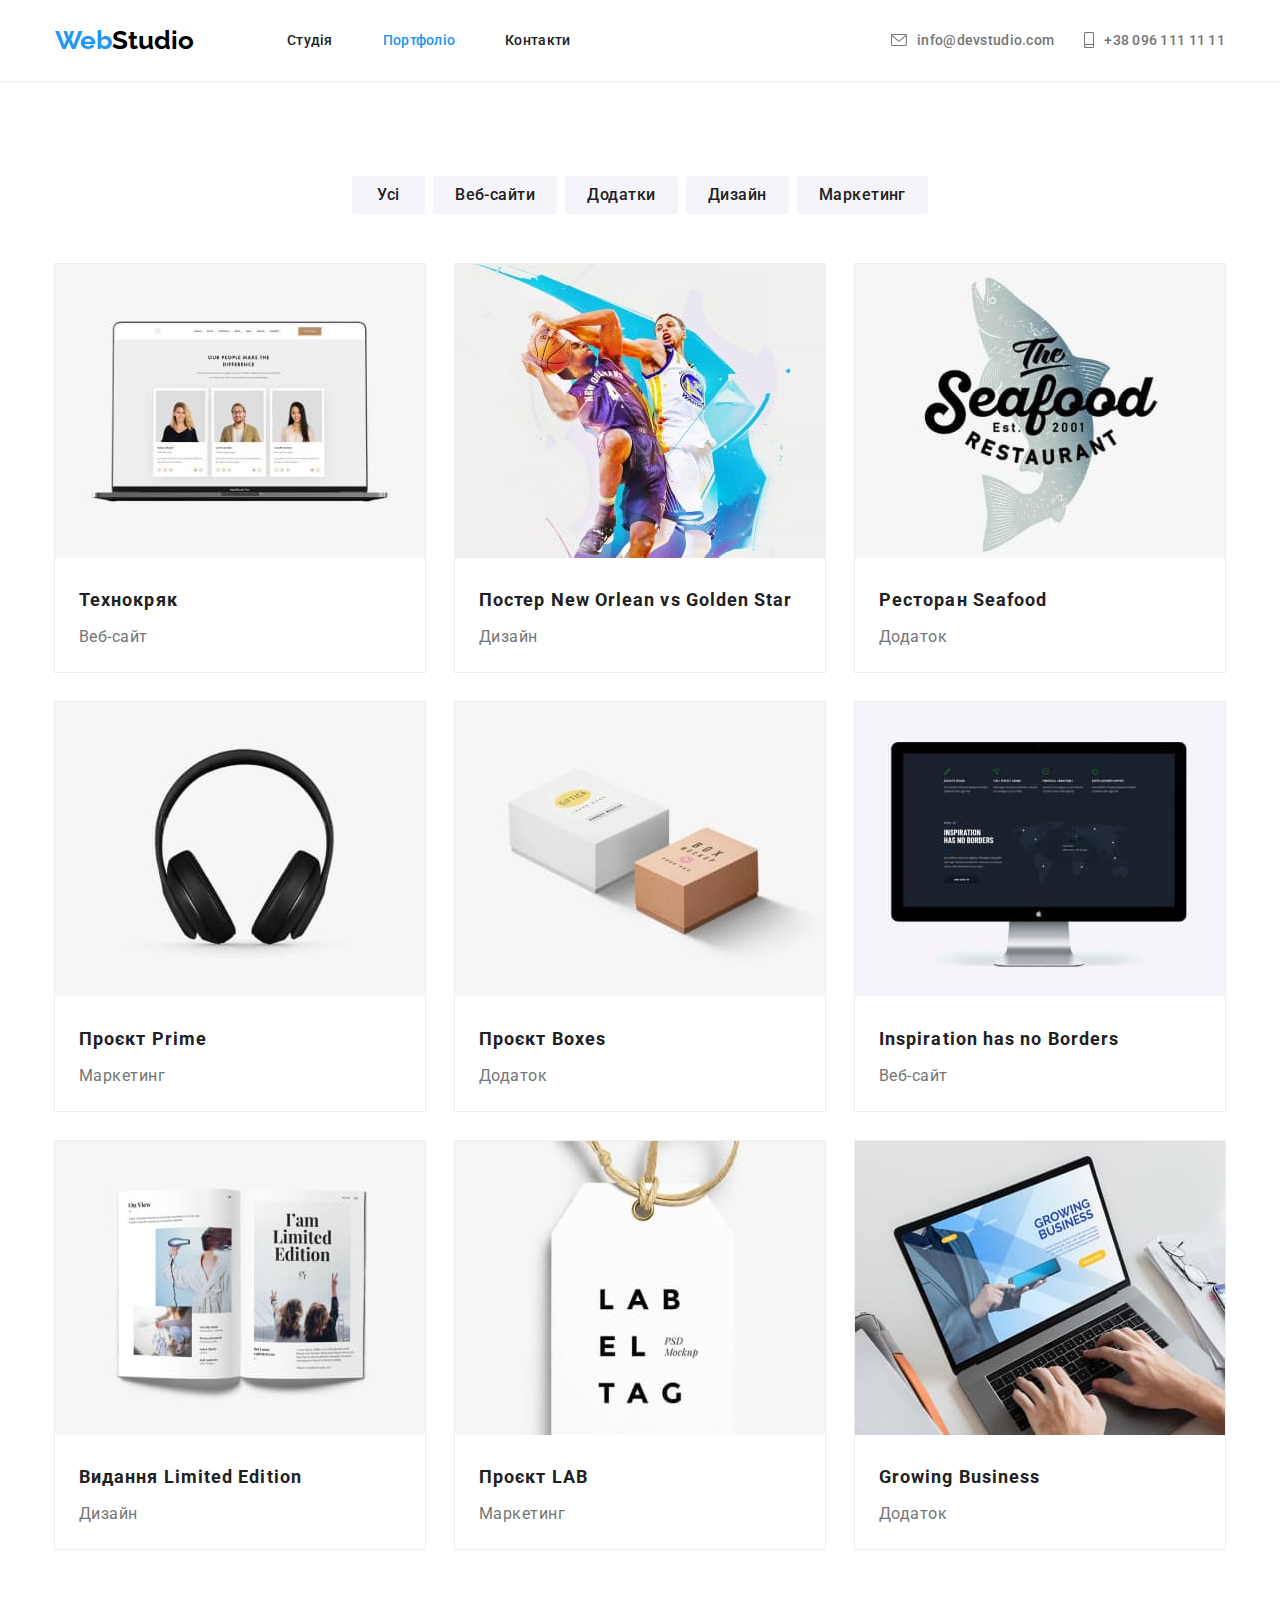
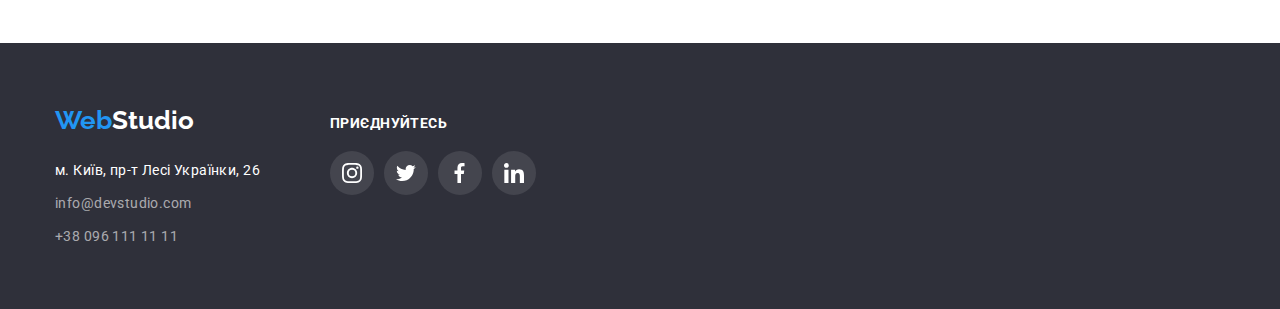
==== portfolio.html @ ef800c25 "Добавляет предыдущие файлы" ====
<!DOCTYPE html>
<html lang="uk">
  <head>
    <meta charset="UTF-8" />
    <meta http-equiv="X-UA-Compatible" content="IE=edge" />
    <meta name="viewport" content="width=, initial-scale=1.0" />
    <title>WebStudio</title>
    <link
      href="https://fonts.googleapis.com/css2?family=Pacifico&family=Raleway:wght@700&family=Roboto:wght@400;500;700;900&display=swap"
      rel="stylesheet"
    />
    <link rel="stylesheet" href="https://cdnjs.cloudflare.com/ajax/libs/modern-normalize/1.1.0/modern-normalize.min.css">
    <link rel="stylesheet" href="./css/styles.css" />
  </head>
  <body>
    <header class="header">
      <!-- Навигация -->
      <div class="header-container container">
        <nav class="nav-header">
          <a class="logo link" href="./index.html" lang="en"
            ><span>Web</span>Studio</a
          >

          <ul class="nav-site list">
            <li class="nav-items">
              <a class="link" href="./index.html">Студія</a>
            </li>
            <li class="nav-items">
              <a class="link active" href="./portfolio.html">Портфоліо</a>
            </li>
            <li class="nav-items">
              <a class="link" href="">Контакти</a>
            </li>
          </ul>
        </nav>
        <!-- Контактная информация -->
        <ul class="nav-contacts list">
          <li class="contacts-items">
            <a class="link" href="mailto:info@devstudio.com">
              <svg class="contacts-icon" width="16" height="16">
                <use href="./images/symbol-defs.svg#icon-envelope"></use>
              </svg><span>info@devstudio.com</span></a
            >
          </li>
          <li class="contacts-items">
            <a class="link" href="tel:+380961111111">
              <svg class="contacts-icon" width="10" height="16">
              <use href="./images/symbol-defs.svg#icon-smartphone"></use>
            </svg><span>+38 096 111 11 11</span></a>
          </li>
        </ul>
      </div>
    </header>

    <main>
      <!-- галерея портфолио -->
      <section class="portfolio-container section container">
        <h1 class="hide">Портфоліо</h1>
        <!-- фильтр портфолио -->
        <ul class="filter-list list">
          <li class="filter-items">
            <button class="filter-button" type="button">Усі</button>
          </li>
          <li class="filter-items">
            <button class="filter-button" type="button">Веб-сайти</button>
          </li>
          <li class="filter-items">
            <button class="filter-button" type="button">Додатки</button>
          </li>
          <li class="filter-items">
            <button class="filter-button" type="button">Дизайн</button>
          </li>
          <li class="filter-items">
            <button class="filter-button" type="button">Маркетинг</button>
          </li>
        </ul>
        <!-- список примера работ -->
        <ul class="portfolio-list list">
          <li class="portfolio-items">
            <a class="portfolio-element link" href="">
              <img
                src="./images/tehno.jpg"
                alt="комп'ютер з відчиненнім сайтом компанії"
                width="370"
                height="294"
              />
              <div class="portfolio-about">
                <h2 class="portfolio-titel">Технокряк</h2>
                <p class="portfolio-text">Веб-сайт</p>
              </div>
            </a>
          </li>

          <li class="portfolio-items">
            <a class="portfolio-element link" href="">
              <img
                src="./images/new-orlean.jpg"
                alt="два баскетболіста грають з м'ячем"
                width="370"
                height="294"
              />
              <div class="portfolio-about">
                <h2 class="portfolio-titel">
                  Постер New Orlean vs Golden Star
                </h2>
                <p class="portfolio-text">Дизайн</p>
              </div>
            </a>
          </li>

          <li class="portfolio-items">
            <a class="portfolio-element link" href="">
              <img
                src="./images/see-food.jpg"
                alt="логотип компанії у вигляді рибини"
                width="370"
                height="294"
              />
              <div class="portfolio-about">
                <h2 class="portfolio-titel">Ресторан Seafood</h2>
                <p class="portfolio-text">Додаток</p>
              </div>
            </a>
          </li>

          <li class="portfolio-items">
            <a class="portfolio-element link" href="">
              <img
                src="./images/prime.jpg"
                alt="навушники"
                width="370"
                height="294"
              />
              <div class="portfolio-about">
                <h2 class="portfolio-titel">Проєкт Prime</h2>
                <p class="portfolio-text">Маркетинг</p>
              </div>
            </a>
          </li>

          <li class="portfolio-items">
            <a class="portfolio-element link" href="">
              <img
                src="./images/boxes.jpg"
                alt="дві коробки"
                width="370"
                height="294"
              />
              <div class="portfolio-about">
                <h2 class="portfolio-titel">Проєкт Boxes</h2>
                <p class="portfolio-text">Додаток</p>
              </div>
            </a>
          </li>

          <li class="portfolio-items">
            <a class="portfolio-element link" href="">
              <img
                src="./images/inspiration.jpg"
                alt="комп'ютер з відчиненим сайтом"
                width="370"
                height="294"
              />
              <div class="portfolio-about">
                <h2 class="portfolio-titel" lang="en">
                  Inspiration has no Borders
                </h2>
                <p class="portfolio-text">Веб-сайт</p>
              </div>
            </a>
          </li>

          <li class="portfolio-items">
            <a class="portfolio-element link" href="">
              <img
                src="./images/limit-edition.jpg"
                alt="книга"
                width="370"
                height="294"
              />
              <div class="portfolio-about">
                <h2 class="portfolio-titel">Видання Limited Edition</h2>
                <p class="portfolio-text">Дизайн</p>
              </div>
            </a>
          </li>

          <li class="portfolio-items">
            <a class="portfolio-element link" href="">
              <img
                src="./images/lab.jpg"
                alt="бирка"
                width="370"
                height="294"
              />
              <div class="portfolio-about">
                <h2 class="portfolio-titel">Проєкт LAB</h2>
                <p class="portfolio-text">Маркетинг</p>
              </div>
            </a>
          </li>

          <li class="portfolio-items">
            <a class="portfolio-element link" href="">
              <img
                src="./images/growing-business.jpg"
                alt="комп'ютер з відчиненим сайтом"
                width="370"
                height="294"
              />
              <div class="portfolio-about">
                <h2 class="portfolio-titel" lang="en">Growing Business</h2>
                <p class="portfolio-text">Додаток</p>
              </div>
            </a>
          </li>
        </ul>
      </section>
    </main>

    <footer class="footer">
      <div class="footer-container container">
        <div class="footer-items">
          <!-- logo -->
          <a class="logo link" href="./index.html" lang="en">
            <span>Web</span>Studio</a>
          <!-- Как найти -->
          <address class="footer-address address">
            <ul class="address-list list">
              <li class="address-items">
                <a
                  class="link"
                  target="_blank"
                  rel="noreferrer noopener"
                  href="https://goo.gl/maps/oZcnaYU12z9c5pJu7"
                  >м. Київ, пр-т Лесі Українки, 26</a
                >
              </li>

              <li class="address-items">
                <a class="address-contact link" href="mailto:info@devstudio.com"
                  >info@devstudio.com</a
                >
              </li>

              <li class="address-items">
                <a class="address-contact link" href="tel:+380961111111"
                  >+38 096 111 11 11</a
                >
              </li>
            </ul>
          </address>
        </div>
        <div class="footer-items">
          <h2 class="footer-title">приєднуйтесь</h2>

          <ul class="social-list list">

            <li class="social-items">
              <a href="" class="footer-soclink link-social link" target="_blank"
              rel="noreferrer noopener">
                <svg class="footer-socicon social-icon" width="44" height="44">
                  <use href="./images/symbol-defs.svg#icon-instagram"></use>
                </svg>
              </a>
            </li>
            <li class="social-items">
              <a href="" class="footer-soclink link-social link" target="_blank"
              rel="noreferrer noopener">
                <svg class="footer-socicon social-icon" width="44" height="44">
                  <use href="./images/symbol-defs.svg#icon-Twitter"></use>
                </svg>
              </a>
            </li>
            <li class="social-items">
              <a href="" class="footer-soclink link-social link" target="_blank"
              rel="noreferrer noopener">
                <svg class="footer-socicon social-icon" width="44" height="44">
                  <use href="./images/symbol-defs.svg#icon-facebook"></use>
                </svg>
              </a>
            </li>
            <li class="social-items">
              <a href="" class="footer-soclink link-social link" target="_blank"
              rel="noreferrer noopener">
                <svg class="footer-socicon social-icon" width="44" height="44">
                  <use href="./images/symbol-defs.svg#icon-linkedin"></use>
                </svg>
              </a>
            </li>
          </ul>
        </div>
      </div>
    </footer>
  </body>
</html>
---- css/styles.css ----
/* Шрифты
font-family: 'Pacifico', cursive;
font-family: 'Raleway', sans-serif;
font-family: 'Roboto', sans-serif;
 */
:root {
    --brend-color: #2196F3;
    --white-color: #ffffff;
    --text-title-color: #212121;
    --text-main-color: #757575;
    --background-main-color: #F5F5F5;
    --background-secondary-color: #F5F4FA;
    --background-footer-color: #2F303A;
    --footer-text-color: #FFFFFF;
    --social-icon-color: #AFB1B8;
}
*,
*::before,
*::after {
    box-sizing: border-box;
}
body {
    background-color: var(--white-color);
    color: var(--text-main-color);

    font-family: 'Roboto', sans-serif;
}
ul {
    margin: 0;
    padding: 0;
}
h1,
h2,
h3,
h4,
h5,
h6 {
    margin: 0;
}
p {
    margin: 0;
}
.list {
    list-style: none;
}
.link {
    display: block;
    text-decoration: none;
    color: inherit;
}
.hide {
    position: absolute;
    width: 1px;
    height: 1px;
    margin: -1px;
    padding: 0;
    overflow: hidden;
    border: 0;
    clip: rect(0 0 0 0);
}
.button {
    padding: 10px 32px;
    color: #ffffff;
    background-color: var(--brend-color);
    border-radius: 4px;
    border: none;

    font-family: 'Roboto';
    font-weight: 700;
    font-size: 16px;
    line-height: 1.88;

}
/* Список иконок соц. сетей */
.social-list {
    display: flex;
    justify-content: space-between;
}
.link-social {
    width: 44px;
    height: 44px;
    border-radius: 50%;
}
.social-icon {
    padding: 12px;
}
/* ------- */

.button:hover,
.button:focus {
    color: var(--brend-color);
    background-color: #ffffff;
}
.title {
    color: var(--text-title-color);
    font-family: 'Roboto', sans-serif;
    font-weight: 700;
    font-size: 36px;
    line-height: 1.16;
    text-align: center;
    letter-spacing: 0.03em;
}
.address {
    font-style: normal;
}
.container {
    width: 1200px;
    margin: 0 auto;
    padding-left: 15px;
    padding-right: 15px;
}
.section {
    padding-top: 94px;
    padding-bottom: 94px;
}

/* --Индивидуальные классы-- */

/* -header- */
.header {
    border-bottom: 1px solid #ECECEC;

}
.header-container {
    display: flex;
    align-items: center;
}
/* logo */
.logo {
    color: #000000;

    font-family: 'Raleway', sans-serif;
    font-weight: 700;
    font-size: 26px;
    line-height: 1.38;
}
.logo span {
    color: var(--brend-color);
}

/* Навигация сайта и контакты*/
header {
    background-color: #FFFFFF;
    line-height: 1.14;
    
}
.nav-header {
    display: flex;
    align-items: center;
}
.nav-site {
    display: flex;
    align-items: center;
    margin-left: 93px;
}
.nav-items > .link,
.contacts-items > .link {
    display: block;
    padding-top: 32px;
    padding-bottom: 32px;
}
.nav-items + .nav-items{
    margin-left: 50px;
}
.nav-site .link,
.nav-contacts .link {
    color: var(--text-title-color);

    font-weight: 500;
    font-size: 14px;
    letter-spacing: 0.02em;
}
.nav-site .link:hover,
.nav-site .link:focus,
.nav-contacts .link:hover,
.nav-contacts .link:focus  {
    color: var(--brend-color);
}
.nav-contacts {
    display: flex;
    align-items: center;
    margin-left: auto;
}
.contacts-items + .contacts-items {
    margin-left: 30px;
}
.nav-contacts .link {
    color: var(--text-main-color)
}
.nav-site .active {
    color: var(--brend-color);
}
.contacts-icon {
    vertical-align: text-bottom;
    margin-right: 10px;
    fill: currentColor;
}
/* -main- */
/* Герой */
.hero {
    display: flex;
    flex-direction: column;
    justify-content: center;
    align-items: center;

    max-width: 1600px;
    margin: 0 auto;
    padding-top: 200px;
    padding-bottom: 200px;
    
    background-color: #2F303A;
    background-image:  linear-gradient(rgba(47, 48, 58, 0.4),rgba(47, 48, 58, 0.4)), url(../images/bg-hero.jpg);
    background-repeat: no-repeat;
    background-position: center;
}
.hero-title {
    margin-bottom: 30px;
    color: #ffffff;

    font-family: 'Roboto', sans-serif;
    font-weight: 900;
    font-size: 44px;
    line-height: 1.36;
    text-align: center;
    letter-spacing: 0.06em;
    text-transform: uppercase;
}
/* Достоинства */
.dignity.list {
    display: flex;
}
.dignity-items {
    width: calc((1170px - (30px*3))/4);
}
.dignity-items + .dignity-items {
    margin-left: 30px;
}
.dignity-icons {
    border-radius: 4px;
    padding: 25px 100px;
    margin-bottom: 30px;

    background-color: var(--background-secondary-color);
}
.dignity-title {
    margin-bottom: 10px;

    color: var(--text-title-color);
    font-weight: 700;
    font-size: 14px;
    line-height: 1.14;
    letter-spacing: 0.03em;
    text-transform: uppercase;
}
.dignity-text {
    font-size: 14px;
    line-height: 1.71;
    letter-spacing: 0.03em;
}
/* Наша работа */
.ourwork-container {
    padding-bottom: 94px;
}
.ourwork-container > .title {
    margin-bottom: 50px;
}
.ourwork-list {
    display: flex;
    justify-content: space-between;
}
/* Наша команда */
.ourteam {
    background-color: var(--background-secondary-color);
}
.ourteam-title {
    margin-bottom: 50px;
}
.ourteam-list {
    display: flex;
    justify-content: space-between;
}
.team-items {
    background-color: var(--white-color);
    border-radius: 0px 0px 4px 4px;
    box-shadow: 0px 1px 3px rgba(0, 0, 0, 0.12), 0px 1px 1px rgba(0, 0, 0, 0.14), 0px 2px 1px rgba(0, 0, 0, 0.2);
}
.team-about {
    padding-top: 30px;
    padding-bottom: 30px;
}
.team-name {
    margin-bottom: 10px;

    color: var(--text-title-color);
    font-weight: 500;
    font-size: 16px;
    line-height: 1.19;
    text-align: center;
    letter-spacing: 0.03em;
}
.team-profession {
    margin-bottom: 16px;

    font-size: 16px;
    line-height: 1.19;
    text-align: center;
    letter-spacing: 0.03em;
}
.team-social {
    display: flex;
    justify-content: space-between;
    padding-left: 32px;
    padding-right: 32px;
}
.team-icon {
    fill: var(--social-icon-color);
}
.team-link:hover .team-icon,
.team-link:focus .team-icon  {
    fill: var(--white-color);
}
.team-link:hover,
.team-link:focus {
    background-color: var(--brend-color);
}

/* Постоянные клиенты */
.clients {

}
.clients-title {
    margin-bottom: 50px;
}
.clients-list {
    display: flex;
    justify-content: space-between;
}
.clients-link {
    border: 1px solid var(--social-icon-color);
    border-radius: 4px;
}
.clients-link:hover,
.clients-link:focus {
    border-color: var(--brend-color);
}
.clients-icon {
    display: block;
    padding: 16px 32px;
    fill: var(--social-icon-color)
}
.clients-icon:hover,
.clients-icon:focus {
    fill: var(--brend-color);
}

/* -footer- */
.footer {
    color: var(--footer-text-color);
    background-color: var(--background-footer-color);
}
.footer-container {
    display: flex;
    padding-top: 60px;
    padding-bottom: 60px;
}
.footer .logo {
    color: var(--footer-text-color);
}
.footer-address {
    margin-top: 20px;
}
.address-items + .address-items {
    margin-top: 9px;
}
.address-list {
    font-family: 'Roboto', sans-serif;
    font-size: 14px;
    line-height: 1.71;
    letter-spacing: 0.03em;
}
.address-contact {
    color: rgba(255, 255, 255, 0.6);
}
.footer-items + .footer-items {
    margin-left: 70px;
}
.footer-items:nth-child(2) {
    width: 206px;
    padding-top: 12px;
}
.footer-title {
    margin-bottom: 20px;

    font-family: 'Roboto', sans-serif;
    font-weight: 700;
    font-size: 14px;
    line-height: calc(16/14);
    letter-spacing: 0.03em;
    text-transform: uppercase;

    color: #FFFFFF;
}
.footer-soclink {
    border-radius: 50%;
    background-color: rgba(255, 255, 255, 0.1);
}
.footer-soclink:hover,
.footer-soclink:focus {
    background-color: var(--brend-color);
}
.footer-socicon {
    fill: var(--white-color);
}


/* -- Портфолио html -- */

/* фильтр портфолио */
.filter-list {
    display: flex;
    justify-content: center;
    margin-bottom: 50px;
}
.filter-button {
    min-width: 73px;
    padding-top: 6px;
    padding-right: 22px;
    padding-bottom: 6px;
    padding-left: 22px;
    border: none;
    border-radius: 4px;

    color: var(--text-title-color);
    background-color: var(--background-secondary-color);

    font-family: 'Roboto', sans-serif;
    font-weight: 500;
    font-size: 16px;
    line-height: 1.62;
    text-align: center;
    letter-spacing: 0.03em;
}
.filter-items + .filter-items {
    margin-left: 8px;
}

.filter-button:hover,
.filter-button:focus {
    color: var(--white-color);
    background-color: var(--brend-color);
    box-shadow: 0px 3px 1px rgba(0, 0, 0, 0.1), 0px 1px 2px rgba(0, 0, 0, 0.08), 0px 2px 2px rgba(0, 0, 0, 0.12);
}
/* список примера работ */
.portfolio-list {
    display: flex;
    flex-wrap: wrap;
    margin: -15px;
}
.portfolio-items {
    width: calc((1170px - (30px*2))/3);
    margin: 15px;
    outline: 1px solid #EEEEEE;
}
.portfolio-element:hover,
.portfolio-element:focus {
    box-shadow: 0px 1px 1px rgba(0, 0, 0, 0.12), 0px 4px 4px rgba(0, 0, 0, 0.06), 1px 4px 6px rgba(0, 0, 0, 0.16);
}
.portfolio-about {
    padding: 20px 24px;
}
.portfolio-titel {
    color: var(--text-title-color);
    font-weight: 700;
    font-size: 18px;
    line-height: 2;
    letter-spacing: 0.06em;
}
.portfolio-text {
    margin-top: 4px;

    font-size: 16px;
    line-height: 1.88;
    letter-spacing: 0.03em;
}
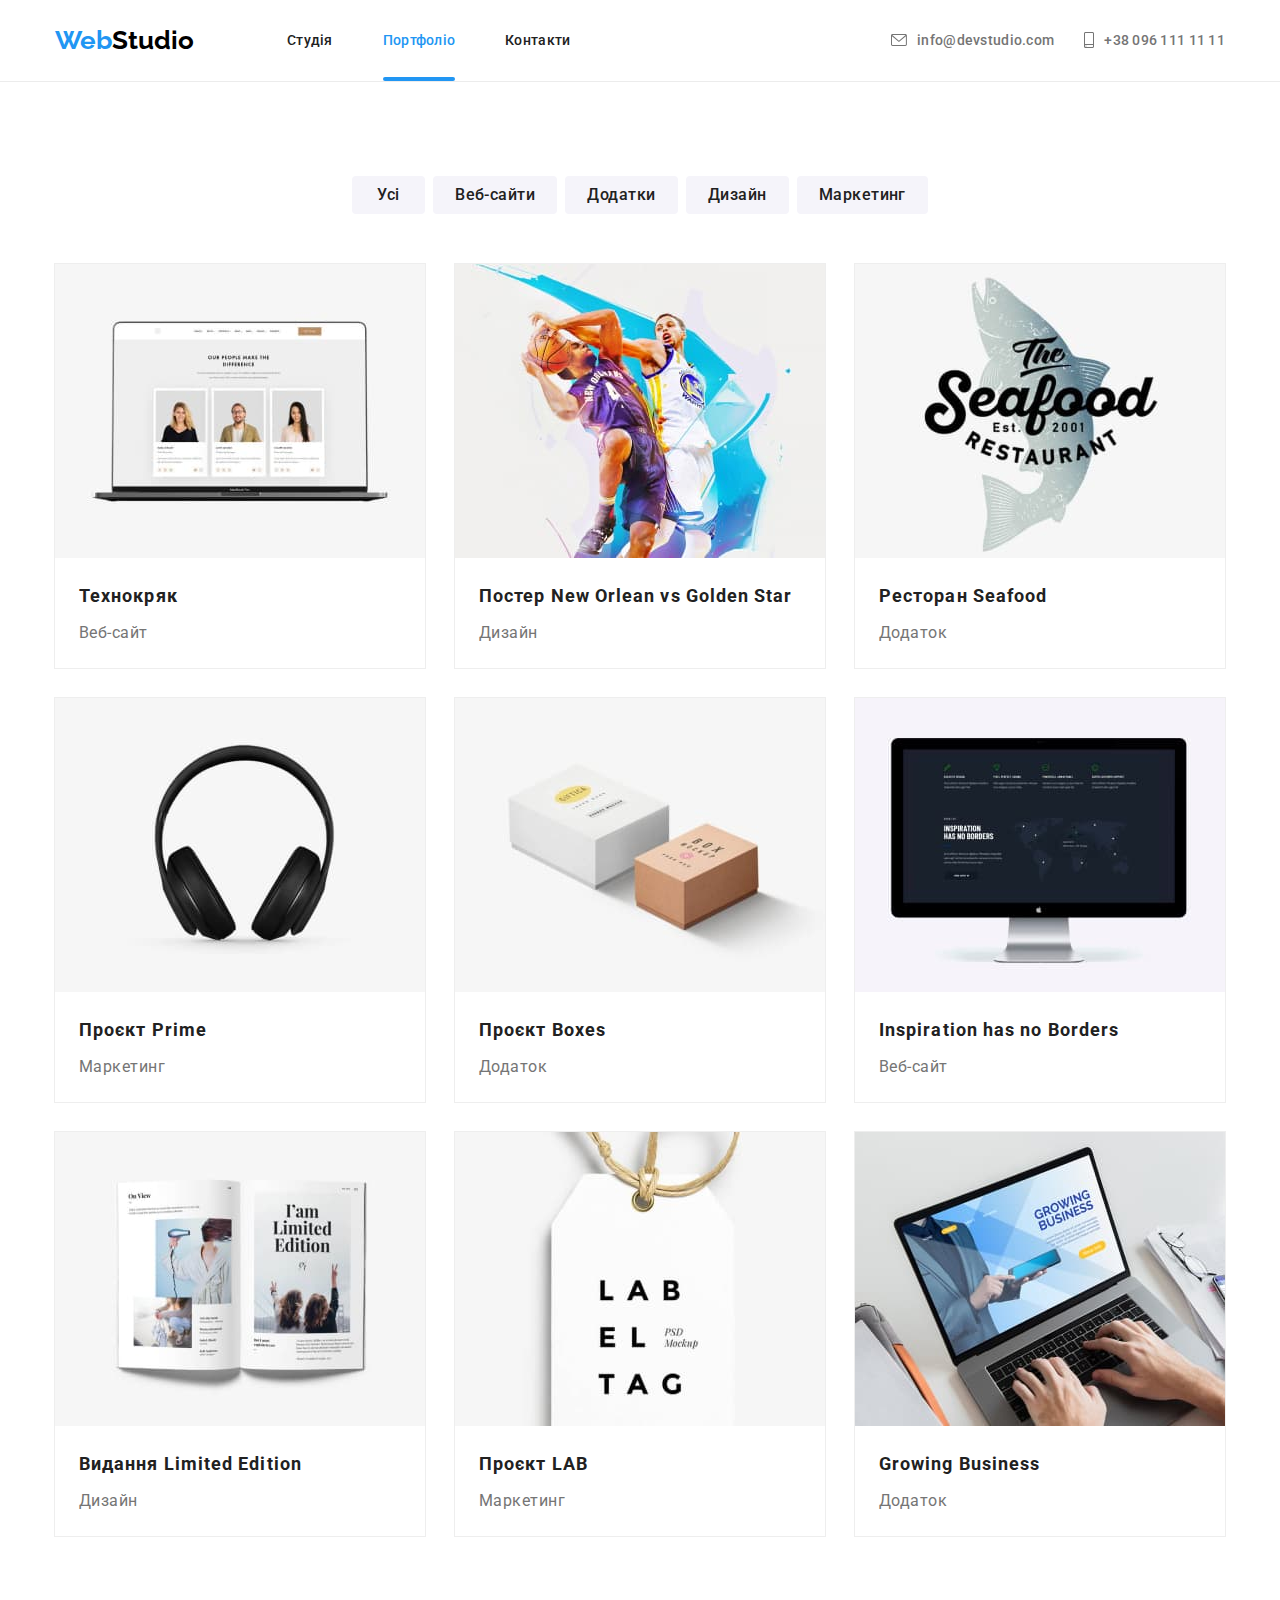
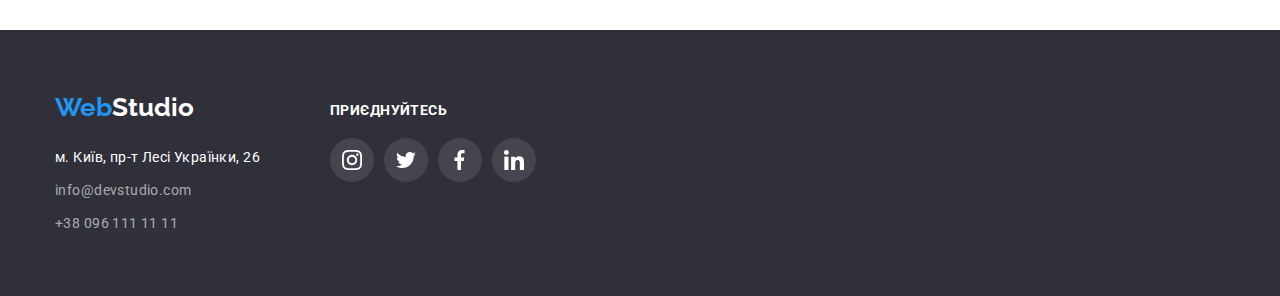
==== commit 77ce1c3f: "добавляет анимацию и модальное окно" ====
--- a/portfolio.html
+++ b/portfolio.html
@@ -78,12 +78,17 @@
         <ul class="portfolio-list list">
           <li class="portfolio-items">
             <a class="portfolio-element link" href="">
-              <img
+              <div class="tumb">
+                <img
                 src="./images/tehno.jpg"
                 alt="комп'ютер з відчиненнім сайтом компанії"
                 width="370"
                 height="294"
-              />
+                />
+                <div class="desc">
+                  <p class="desc-text">Ресурс пропонує комплексні пропозиції з різним рівнем функціоналу та сервісів. Все це дозволить відвідувачу отримати вичерпні відомості про компанію чи приватну особу.</p>
+                </div>
+              </div>
               <div class="portfolio-about">
                 <h2 class="portfolio-titel">Технокряк</h2>
                 <p class="portfolio-text">Веб-сайт</p>
@@ -93,12 +98,17 @@
 
           <li class="portfolio-items">
             <a class="portfolio-element link" href="">
-              <img
+              <div class="tumb">
+                <img
                 src="./images/new-orlean.jpg"
                 alt="два баскетболіста грають з м'ячем"
                 width="370"
                 height="294"
-              />
+                />
+                <div class="desc">
+                  <p class="desc-text">Ресурс пропонує комплексні пропозиції з різним рівнем функціоналу та сервісів. Все це дозволить відвідувачу отримати вичерпні відомості про компанію чи приватну особу.</p>
+                </div>
+              </div>
               <div class="portfolio-about">
                 <h2 class="portfolio-titel">
                   Постер New Orlean vs Golden Star
@@ -110,12 +120,17 @@
 
           <li class="portfolio-items">
             <a class="portfolio-element link" href="">
-              <img
+              <div class="tumb">
+                <img
                 src="./images/see-food.jpg"
                 alt="логотип компанії у вигляді рибини"
                 width="370"
                 height="294"
-              />
+                />
+                <div class="desc">
+                  <p class="desc-text">Ресурс пропонує комплексні пропозиції з різним рівнем функціоналу та сервісів. Все це дозволить відвідувачу отримати вичерпні відомості про компанію чи приватну особу.</p>
+                </div>
+              </div>
               <div class="portfolio-about">
                 <h2 class="portfolio-titel">Ресторан Seafood</h2>
                 <p class="portfolio-text">Додаток</p>
@@ -125,12 +140,17 @@
 
           <li class="portfolio-items">
             <a class="portfolio-element link" href="">
-              <img
+              <div class="tumb">
+                <img
                 src="./images/prime.jpg"
                 alt="навушники"
                 width="370"
                 height="294"
-              />
+                />
+                <div class="desc">
+                  <p class="desc-text">Ресурс пропонує комплексні пропозиції з різним рівнем функціоналу та сервісів. Все це дозволить відвідувачу отримати вичерпні відомості про компанію чи приватну особу.</p>
+                </div>
+              </div>
               <div class="portfolio-about">
                 <h2 class="portfolio-titel">Проєкт Prime</h2>
                 <p class="portfolio-text">Маркетинг</p>
@@ -140,12 +160,17 @@
 
           <li class="portfolio-items">
             <a class="portfolio-element link" href="">
-              <img
+              <div class="tumb">
+                <img
                 src="./images/boxes.jpg"
                 alt="дві коробки"
                 width="370"
                 height="294"
-              />
+                />
+                <div class="desc">
+                  <p class="desc-text">Ресурс пропонує комплексні пропозиції з різним рівнем функціоналу та сервісів. Все це дозволить відвідувачу отримати вичерпні відомості про компанію чи приватну особу.</p>
+                </div>
+              </div>
               <div class="portfolio-about">
                 <h2 class="portfolio-titel">Проєкт Boxes</h2>
                 <p class="portfolio-text">Додаток</p>
@@ -155,12 +180,17 @@
 
           <li class="portfolio-items">
             <a class="portfolio-element link" href="">
-              <img
+              <div class="tumb">
+                <img
                 src="./images/inspiration.jpg"
                 alt="комп'ютер з відчиненим сайтом"
                 width="370"
                 height="294"
-              />
+                />
+                <div class="desc">
+                  <p class="desc-text">Ресурс пропонує комплексні пропозиції з різним рівнем функціоналу та сервісів. Все це дозволить відвідувачу отримати вичерпні відомості про компанію чи приватну особу.</p>
+                </div>
+              </div>
               <div class="portfolio-about">
                 <h2 class="portfolio-titel" lang="en">
                   Inspiration has no Borders
@@ -172,12 +202,17 @@
 
           <li class="portfolio-items">
             <a class="portfolio-element link" href="">
-              <img
+              <div class="tumb">
+                <img
                 src="./images/limit-edition.jpg"
                 alt="книга"
                 width="370"
                 height="294"
-              />
+                />
+                <div class="desc">
+                  <p class="desc-text">Ресурс пропонує комплексні пропозиції з різним рівнем функціоналу та сервісів. Все це дозволить відвідувачу отримати вичерпні відомості про компанію чи приватну особу.</p>
+                </div>
+              </div>
               <div class="portfolio-about">
                 <h2 class="portfolio-titel">Видання Limited Edition</h2>
                 <p class="portfolio-text">Дизайн</p>
@@ -187,12 +222,17 @@
 
           <li class="portfolio-items">
             <a class="portfolio-element link" href="">
-              <img
+              <div class="tumb">
+                <img
                 src="./images/lab.jpg"
                 alt="бирка"
                 width="370"
                 height="294"
-              />
+                />
+                <div class="desc">
+                  <p class="desc-text">Ресурс пропонує комплексні пропозиції з різним рівнем функціоналу та сервісів. Все це дозволить відвідувачу отримати вичерпні відомості про компанію чи приватну особу.</p>
+                </div>
+              </div>
               <div class="portfolio-about">
                 <h2 class="portfolio-titel">Проєкт LAB</h2>
                 <p class="portfolio-text">Маркетинг</p>
@@ -202,12 +242,17 @@
 
           <li class="portfolio-items">
             <a class="portfolio-element link" href="">
-              <img
+              <div class="tumb">
+                <img
                 src="./images/growing-business.jpg"
                 alt="комп'ютер з відчиненим сайтом"
                 width="370"
                 height="294"
-              />
+                />
+                <div class="desc">
+                  <p class="desc-text">Ресурс пропонує комплексні пропозиції з різним рівнем функціоналу та сервісів. Все це дозволить відвідувачу отримати вичерпні відомості про компанію чи приватну особу.</p>
+                </div>
+              </div>
               <div class="portfolio-about">
                 <h2 class="portfolio-titel" lang="en">Growing Business</h2>
                 <p class="portfolio-text">Додаток</p>
--- a/css/styles.css
+++ b/css/styles.css
@@ -13,6 +13,7 @@
     --background-footer-color: #2F303A;
     --footer-text-color: #FFFFFF;
     --social-icon-color: #AFB1B8;
+    --function-animation: cubic-bezier(0.4, 0, 0.2, 1);
 }
 *,
 *::before,
@@ -39,6 +40,9 @@
 }
 p {
     margin: 0;
+}
+img {
+    display: block;
 }
 .list {
     list-style: none;
@@ -70,6 +74,9 @@
     font-size: 16px;
     line-height: 1.88;
 
+    transition-property: color, background-color;
+    transition-duration: 250ms;
+    transition-timing-function: var(--function-animation);
 }
 /* Список иконок соц. сетей */
 .social-list {
@@ -85,7 +92,6 @@
     padding: 12px;
 }
 /* ------- */
-
 .button:hover,
 .button:focus {
     color: var(--brend-color);
@@ -169,6 +175,10 @@
     font-weight: 500;
     font-size: 14px;
     letter-spacing: 0.02em;
+
+    transition-property: color;
+    transition-duration: 250ms;
+    transition-timing-function: var(--function-animation);
 }
 .nav-site .link:hover,
 .nav-site .link:focus,
@@ -194,6 +204,21 @@
     vertical-align: text-bottom;
     margin-right: 10px;
     fill: currentColor;
+}
+.active {
+    position: relative;
+}
+.active::after {
+    content:"";
+
+    position: absolute;
+    bottom: -1px;
+
+    display: block;
+    width: 100%;
+    height: 4px;
+    border-radius: 2px;
+    background-color: var(--brend-color);
 }
 /* -main- */
 /* Герой */
@@ -314,6 +339,15 @@
 }
 .team-icon {
     fill: var(--social-icon-color);
+
+    transition-property: fill;
+    transition-duration: 250ms;
+    transition-timing-function: var(--function-animation);
+}
+.team-link {
+    transition-property: background-color;
+    transition-duration: 250ms;
+    transition-timing-function: var(--function-animation);
 }
 .team-link:hover .team-icon,
 .team-link:focus .team-icon  {
@@ -338,6 +372,10 @@
 .clients-link {
     border: 1px solid var(--social-icon-color);
     border-radius: 4px;
+
+    transition-property: border-color;
+    transition-duration: 250ms;
+    transition-timing-function: var(--function-animation);
 }
 .clients-link:hover,
 .clients-link:focus {
@@ -346,10 +384,14 @@
 .clients-icon {
     display: block;
     padding: 16px 32px;
-    fill: var(--social-icon-color)
-}
-.clients-icon:hover,
-.clients-icon:focus {
+    fill: var(--social-icon-color);
+
+    transition-property: fill;
+    transition-duration: 250ms;
+    transition-timing-function: var(--function-animation);
+}
+.clients-link:hover .clients-icon,
+.clients-link:focus .clients-icon {
     fill: var(--brend-color);
 }
 
@@ -403,6 +445,10 @@
 .footer-soclink {
     border-radius: 50%;
     background-color: rgba(255, 255, 255, 0.1);
+
+    transition-property: fill, background-color;
+    transition-duration: 250ms;
+    transition-timing-function: var(--function-animation);
 }
 .footer-soclink:hover,
 .footer-soclink:focus {
@@ -411,8 +457,51 @@
 .footer-socicon {
     fill: var(--white-color);
 }
-
-
+/* Модальное окно */
+
+.backdrop {
+    position: fixed;
+    top: 0;
+
+    width: 100%;
+    height: 100%;
+    background-color: #21212180;
+}
+.backdrop.is-hidden {
+    visibility: hidden;
+    opacity: 0;
+    pointer-events: none;
+}
+.modal {
+    position: absolute;
+    left: 50%;
+    top: 50%;
+
+    transform: translate(-50%, -50%);
+    width: 528px;
+    height: 581px;
+    background-color: var(--white-color);
+}
+.close {
+    position: absolute;
+    top: 8px;
+    right: 8px;
+
+    width: 30px;
+    height: 30px;
+    padding: 5px;
+
+    color: #000000;
+
+    
+    border-radius: 50%;
+    border: 1px solid #0000001A;
+    
+    background-color: transparent;
+}
+.close-icon {
+    fill: currentColor;
+}
 /* -- Портфолио html -- */
 
 /* фильтр портфолио */
@@ -439,6 +528,11 @@
     line-height: 1.62;
     text-align: center;
     letter-spacing: 0.03em;
+
+
+    transition-property: color, background-color, box-shadow;
+    transition-duration: 250ms;
+    transition-timing-function: var(--function-animation);
 }
 .filter-items + .filter-items {
     margin-left: 8px;
@@ -464,6 +558,45 @@
 .portfolio-element:hover,
 .portfolio-element:focus {
     box-shadow: 0px 1px 1px rgba(0, 0, 0, 0.12), 0px 4px 4px rgba(0, 0, 0, 0.06), 1px 4px 6px rgba(0, 0, 0, 0.16);
+
+}
+.portfolio-element {
+    transition-property: box-shadow;
+    transition-duration: 250ms;
+    transition-timing-function: var(--function-animation);
+}
+
+.tumb {
+    position: relative;
+    overflow: hidden;
+}
+.desc {
+    position: absolute;
+
+    transform: translateY(0);
+    padding-top: 63px;
+    padding-left: 24px;
+    width: 100%;
+    height: 294px;
+    background-color: #2195f3ee;
+
+    transition-property: transform;
+    transition-duration: 250ms;
+    transition-timing-function: var(--function-animation);
+}
+.desc-text {
+    width: 322px;
+
+    font-size: 18px;
+    line-height: calc(28/18);
+
+    letter-spacing: 0.03em;
+
+    color: var(--white-color);
+}
+.portfolio-element:hover .desc,
+.portfolio-element:focus .desc {
+    transform: translateY(-100%);
 }
 .portfolio-about {
     padding: 20px 24px;
